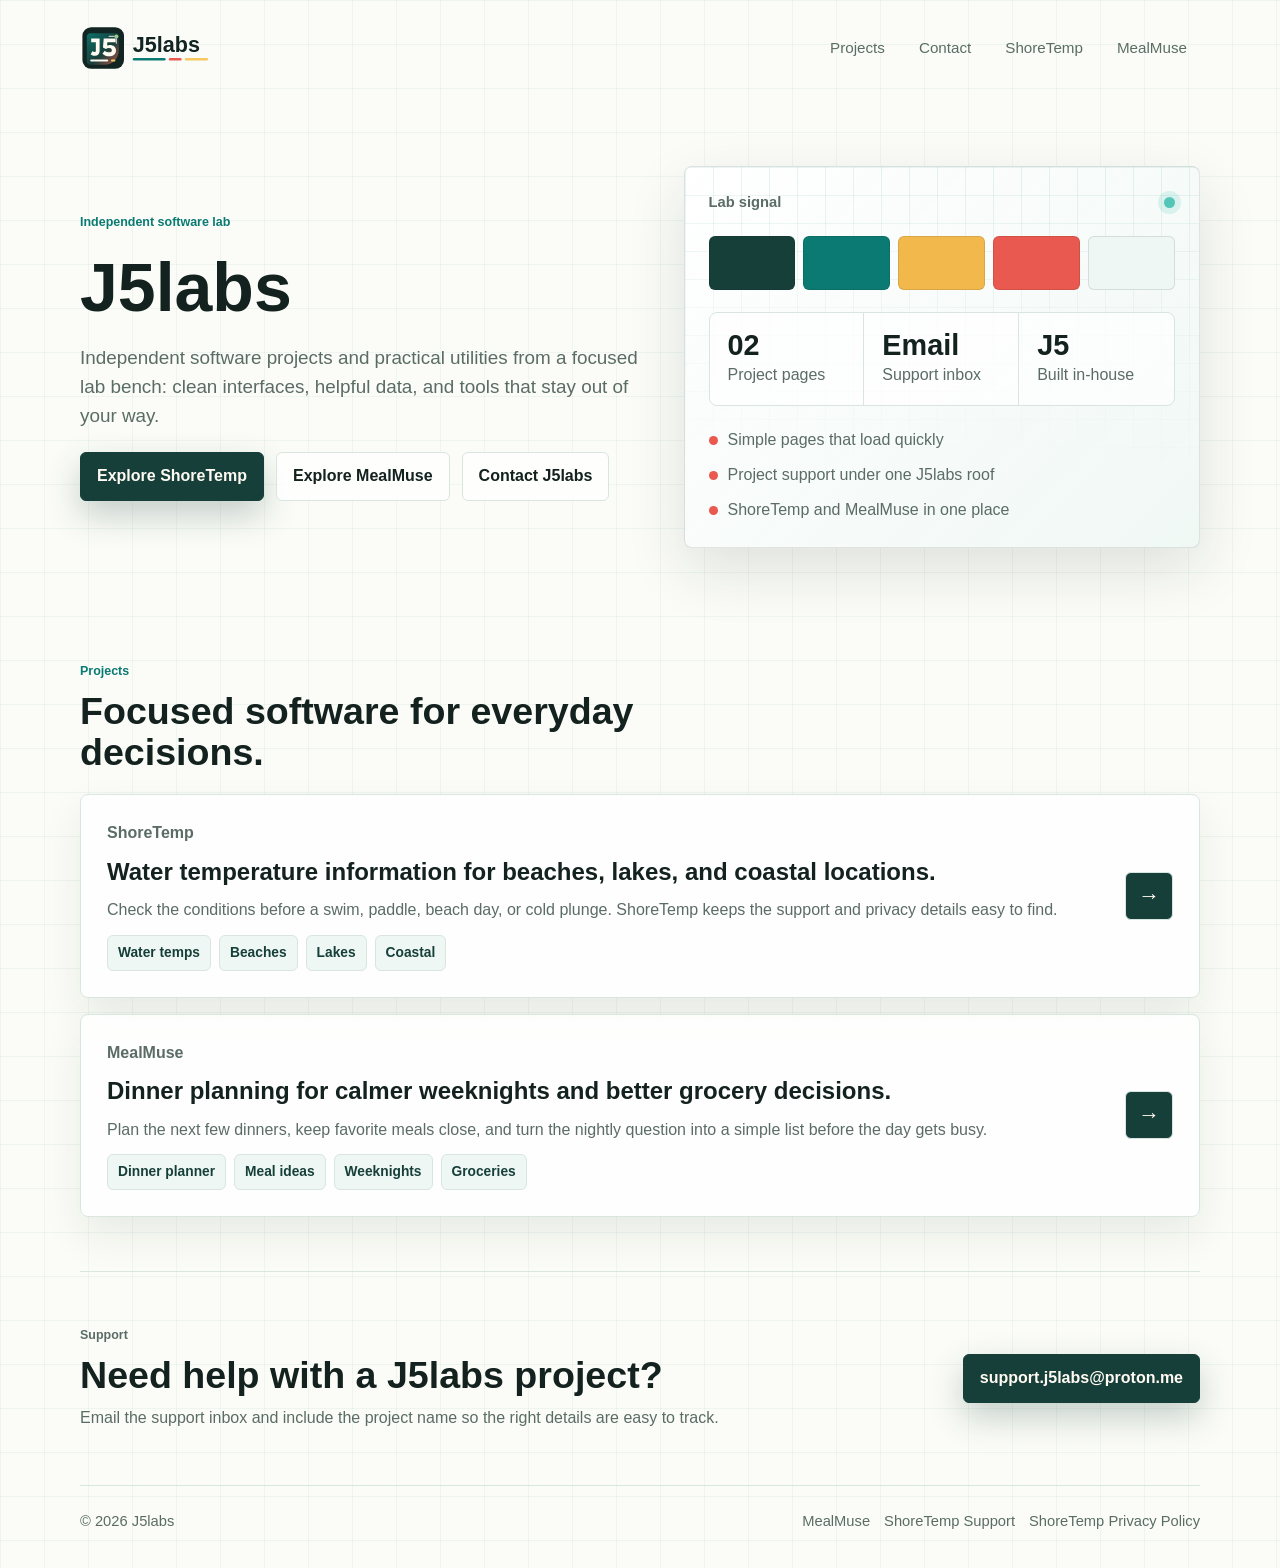
==== index.html @ 8d9e3004 "Added MealMuse and screenshots for ShoreTemp" ====
<!doctype html>
<html lang="en">
<head>
  <meta charset="utf-8">
  <meta name="viewport" content="width=device-width, initial-scale=1">
  <title>J5labs | Independent Software Projects</title>
  <meta name="description" content="J5labs is an independent software lab building focused projects and practical utilities.">
  <link rel="icon" href="assets/j5labs-mark.svg" type="image/svg+xml">
  <link rel="stylesheet" href="styles.css">
</head>
<body>
  <header class="site-header">
    <a class="brand" href="index.html" aria-label="J5labs home">
      <img src="assets/j5labs-logo.svg" width="168" height="48" alt="J5labs">
    </a>
    <nav class="nav-links" aria-label="Primary navigation">
      <a href="#projects">Projects</a>
      <a href="#contact">Contact</a>
      <a href="shoretemp/index.html">ShoreTemp</a>
      <a href="mealmuse/index.html">MealMuse</a>
    </nav>
  </header>

  <main>
    <section class="hero" aria-labelledby="home-title">
      <div class="hero-content">
        <p class="eyebrow">Independent software lab</p>
        <h1 id="home-title">J5labs</h1>
        <p class="lead">Independent software projects and practical utilities from a focused lab bench: clean interfaces, helpful data, and tools that stay out of your way.</p>
        <div class="hero-actions">
          <a class="button primary" href="shoretemp/index.html">Explore ShoreTemp</a>
          <a class="button secondary" href="mealmuse/index.html">Explore MealMuse</a>
          <a class="button secondary" href="mailto:support.j5labs@proton.me">Contact J5labs</a>
        </div>
      </div>

      <aside class="signal-board" aria-label="J5labs project snapshot">
        <div class="board-inner">
          <div class="board-header">
            <span>Lab signal</span>
            <span class="status-dot" aria-hidden="true"></span>
          </div>
          <div class="monogram-strip" aria-hidden="true">
            <span></span>
            <span></span>
            <span></span>
            <span></span>
            <span></span>
          </div>
          <div class="signal-grid">
            <div>
              <strong>02</strong>
              <span>Project pages</span>
            </div>
            <div>
              <strong>Email</strong>
              <span>Support inbox</span>
            </div>
            <div>
              <strong>J5</strong>
              <span>Built in-house</span>
            </div>
          </div>
          <ul class="signal-list">
            <li>Simple pages that load quickly</li>
            <li>Project support under one J5labs roof</li>
            <li>ShoreTemp and MealMuse in one place</li>
          </ul>
        </div>
      </aside>
    </section>

    <section class="band" id="projects" aria-labelledby="projects-title">
      <div class="section-heading">
        <p class="eyebrow">Projects</p>
        <h2 id="projects-title">Focused software for everyday decisions.</h2>
      </div>
      <div class="project-list">
        <article class="project-card">
          <div>
            <p class="kicker">ShoreTemp</p>
            <h3>Water temperature information for beaches, lakes, and coastal locations.</h3>
            <p>Check the conditions before a swim, paddle, beach day, or cold plunge. ShoreTemp keeps the support and privacy details easy to find.</p>
            <div class="tag-row" aria-label="ShoreTemp categories">
              <span>Water temps</span>
              <span>Beaches</span>
              <span>Lakes</span>
              <span>Coastal</span>
            </div>
          </div>
          <a class="arrow-link" href="shoretemp/index.html" aria-label="Open ShoreTemp">&rarr;</a>
        </article>

        <article class="project-card">
          <div>
            <p class="kicker">MealMuse</p>
            <h3>Dinner planning for calmer weeknights and better grocery decisions.</h3>
            <p>Plan the next few dinners, keep favorite meals close, and turn the nightly question into a simple list before the day gets busy.</p>
            <div class="tag-row" aria-label="MealMuse categories">
              <span>Dinner planner</span>
              <span>Meal ideas</span>
              <span>Weeknights</span>
              <span>Groceries</span>
            </div>
          </div>
          <a class="arrow-link" href="mealmuse/index.html" aria-label="Open MealMuse">&rarr;</a>
        </article>
      </div>
    </section>

    <section class="band contact-band" id="contact" aria-labelledby="contact-title">
      <div>
        <p class="eyebrow">Support</p>
        <h2 id="contact-title">Need help with a J5labs project?</h2>
        <p>Email the support inbox and include the project name so the right details are easy to track.</p>
      </div>
      <div class="contact-actions">
        <a class="button primary" href="mailto:support.j5labs@proton.me">support.j5labs@proton.me</a>
      </div>
    </section>
  </main>

  <footer class="site-footer">
    <span>&copy; 2026 J5labs</span>
    <span class="footer-links">
      <a href="mealmuse/index.html">MealMuse</a>
      <a href="shoretemp/support.html">ShoreTemp Support</a>
      <a href="shoretemp/privacy.html">ShoreTemp Privacy Policy</a>
    </span>
  </footer>
</body>
</html>
---- styles.css ----
:root {
  color-scheme: light;
  --ink: #13211f;
  --muted: #5b6c66;
  --paper: #fbfcf7;
  --surface: #ffffff;
  --surface-soft: #eef7f3;
  --line: #d9e6df;
  --teal: #0a7a73;
  --teal-dark: #173f3a;
  --mint: #53c6b8;
  --coral: #e9594f;
  --gold: #f2b84b;
  --shadow: 0 22px 60px rgba(19, 33, 31, 0.12);
}

* {
  box-sizing: border-box;
}

html {
  scroll-behavior: smooth;
}

body {
  margin: 0;
  min-height: 100vh;
  color: var(--ink);
  background:
    linear-gradient(rgba(10, 122, 115, 0.05) 1px, transparent 1px),
    linear-gradient(90deg, rgba(10, 122, 115, 0.05) 1px, transparent 1px),
    var(--paper);
  background-size: 44px 44px, 44px 44px, auto;
  font: 16px/1.55 Inter, Avenir Next, Segoe UI, Roboto, Helvetica, Arial, sans-serif;
  letter-spacing: 0;
}

img,
svg {
  display: block;
  max-width: 100%;
}

a {
  color: inherit;
  text-decoration: none;
}

p,
h1,
h2,
h3 {
  margin: 0;
}

.site-header,
.hero,
.band,
.site-footer,
.policy-wrap {
  width: min(1120px, calc(100% - 40px));
  margin: 0 auto;
}

.site-header {
  display: flex;
  align-items: center;
  justify-content: space-between;
  gap: 24px;
  padding: 24px 0 18px;
}

.brand {
  display: inline-flex;
  align-items: center;
  gap: 12px;
}

.brand img {
  width: 168px;
  height: auto;
}

.nav-links {
  display: flex;
  align-items: center;
  gap: 8px;
  color: var(--muted);
  font-size: 0.95rem;
}

.nav-links a {
  border: 1px solid transparent;
  border-radius: 6px;
  padding: 9px 12px;
}

.nav-links a:hover,
.nav-links a:focus-visible {
  border-color: var(--line);
  color: var(--ink);
  background: rgba(255, 255, 255, 0.8);
  outline: none;
}

.hero {
  display: grid;
  grid-template-columns: minmax(0, 1.04fr) minmax(320px, 0.96fr);
  gap: 44px;
  align-items: center;
  padding: 76px 0 60px;
}

.hero-content {
  display: grid;
  gap: 22px;
}

.eyebrow {
  color: var(--teal);
  font-weight: 800;
  font-size: 0.78rem;
}

h1 {
  max-width: 780px;
  font-size: 4.25rem;
  line-height: 0.98;
  font-weight: 850;
}

h2 {
  max-width: 720px;
  font-size: 2.35rem;
  line-height: 1.08;
}

h3 {
  font-size: 1.5rem;
  line-height: 1.18;
}

.lead {
  max-width: 650px;
  color: var(--muted);
  font-size: 1.18rem;
}

.hero-actions,
.contact-actions {
  display: flex;
  flex-wrap: wrap;
  gap: 12px;
  align-items: center;
}

.button {
  display: inline-flex;
  align-items: center;
  justify-content: center;
  min-height: 44px;
  border-radius: 6px;
  border: 1px solid var(--line);
  padding: 11px 16px;
  font-weight: 750;
  transition: transform 160ms ease, box-shadow 160ms ease, background 160ms ease;
}

.button:hover,
.button:focus-visible {
  transform: translateY(-2px);
  outline: none;
}

.button.primary {
  color: #fffaf2;
  border-color: var(--teal-dark);
  background: var(--teal-dark);
  box-shadow: 0 14px 34px rgba(23, 63, 58, 0.24);
}

.button.secondary {
  background: rgba(255, 255, 255, 0.82);
}

.button.secondary:hover,
.button.secondary:focus-visible {
  background: #ffffff;
  box-shadow: 0 12px 30px rgba(19, 33, 31, 0.1);
}

.signal-board,
.water-board,
.meal-board {
  position: relative;
  overflow: hidden;
  border: 1px solid rgba(19, 33, 31, 0.12);
  border-radius: 8px;
  background:
    linear-gradient(135deg, rgba(255, 255, 255, 0.92), rgba(238, 247, 243, 0.88)),
    var(--surface);
  box-shadow: var(--shadow);
}

.signal-board::before,
.water-board::before,
.meal-board::before {
  content: "";
  position: absolute;
  inset: 0;
  pointer-events: none;
  background:
    linear-gradient(90deg, rgba(10, 122, 115, 0.09) 1px, transparent 1px),
    linear-gradient(rgba(10, 122, 115, 0.08) 1px, transparent 1px);
  background-size: 28px 28px;
  -webkit-mask-image: linear-gradient(to bottom, #000, transparent 82%);
  mask-image: linear-gradient(to bottom, #000, transparent 82%);
}

.board-inner {
  position: relative;
  display: grid;
  gap: 22px;
  padding: 24px;
}

.board-header,
.temp-header {
  display: flex;
  align-items: center;
  justify-content: space-between;
  gap: 14px;
  color: var(--muted);
  font-size: 0.92rem;
  font-weight: 750;
}

.status-dot {
  width: 11px;
  height: 11px;
  border-radius: 999px;
  background: var(--mint);
  box-shadow: 0 0 0 6px rgba(83, 198, 184, 0.18);
}

.monogram-strip {
  display: grid;
  grid-template-columns: repeat(5, 1fr);
  gap: 8px;
}

.monogram-strip span {
  display: block;
  height: 54px;
  border: 1px solid rgba(19, 33, 31, 0.12);
  border-radius: 6px;
  background: #ffffff;
}

.monogram-strip span:nth-child(1) {
  background: var(--teal-dark);
}

.monogram-strip span:nth-child(2) {
  background: var(--teal);
}

.monogram-strip span:nth-child(3) {
  background: var(--gold);
}

.monogram-strip span:nth-child(4) {
  background: var(--coral);
}

.monogram-strip span:nth-child(5) {
  background: var(--surface-soft);
}

.signal-grid {
  display: grid;
  grid-template-columns: repeat(3, 1fr);
  border: 1px solid var(--line);
  border-radius: 8px;
  overflow: hidden;
  background: rgba(255, 255, 255, 0.72);
}

.signal-grid div {
  display: grid;
  gap: 3px;
  padding: 18px;
  border-right: 1px solid var(--line);
}

.signal-grid div:last-child {
  border-right: 0;
}

.signal-grid strong {
  font-size: 1.8rem;
  line-height: 1;
}

.signal-grid span,
.signal-list,
.project-card p,
.contact-band p,
.policy-wrap p,
.policy-wrap li {
  color: var(--muted);
}

.signal-list {
  display: grid;
  gap: 10px;
  margin: 0;
  padding: 0;
  list-style: none;
}

.signal-list li {
  display: flex;
  align-items: center;
  gap: 10px;
}

.signal-list li::before {
  content: "";
  width: 9px;
  height: 9px;
  border-radius: 999px;
  background: var(--coral);
}

.band {
  padding: 54px 0;
}

.section-heading {
  display: grid;
  gap: 10px;
  margin-bottom: 22px;
}

.project-card {
  display: grid;
  grid-template-columns: minmax(0, 1fr) auto;
  gap: 24px;
  align-items: center;
  border: 1px solid var(--line);
  border-radius: 8px;
  background: rgba(255, 255, 255, 0.86);
  padding: 26px;
  box-shadow: 0 18px 42px rgba(19, 33, 31, 0.08);
}

.project-list {
  display: grid;
  gap: 16px;
}

.project-card > div {
  display: grid;
  gap: 12px;
}

.kicker {
  color: var(--coral);
  font-weight: 800;
}

.tag-row {
  display: flex;
  flex-wrap: wrap;
  gap: 8px;
}

.tag-row span {
  border: 1px solid var(--line);
  border-radius: 6px;
  background: var(--surface-soft);
  color: var(--teal-dark);
  padding: 6px 10px;
  font-size: 0.86rem;
  font-weight: 700;
}

.arrow-link {
  display: inline-flex;
  align-items: center;
  justify-content: center;
  width: 48px;
  height: 48px;
  border-radius: 6px;
  border: 1px solid var(--line);
  background: var(--teal-dark);
  color: #fffaf2;
  font-size: 1.35rem;
  font-weight: 800;
}

.arrow-link:hover,
.arrow-link:focus-visible {
  background: var(--teal);
  outline: none;
}

.contact-band {
  border-top: 1px solid var(--line);
  display: grid;
  grid-template-columns: minmax(0, 1fr) auto;
  gap: 28px;
  align-items: center;
}

.contact-band div {
  display: grid;
  gap: 10px;
}

.site-footer {
  border-top: 1px solid var(--line);
  display: flex;
  justify-content: space-between;
  gap: 16px;
  padding: 24px 0 36px;
  color: var(--muted);
  font-size: 0.92rem;
}

.footer-links {
  display: flex;
  flex-wrap: wrap;
  gap: 14px;
}

.product-hero h1 {
  font-size: 3.55rem;
}

.water-board {
  background:
    linear-gradient(180deg, rgba(255, 255, 255, 0.94), rgba(232, 247, 248, 0.9)),
    var(--surface);
}

.temp-stack {
  display: grid;
  gap: 14px;
}

.temp-row {
  display: grid;
  grid-template-columns: 1fr auto;
  gap: 20px;
  align-items: center;
  border-bottom: 1px solid var(--line);
  padding: 14px 0;
}

.temp-row:last-child {
  border-bottom: 0;
}

.temp-row strong {
  font-size: 2.1rem;
}

.temp-row span,
.temp-header span {
  color: var(--muted);
}

.screenshot-grid {
  display: grid;
  grid-template-columns: repeat(3, minmax(0, 1fr));
  gap: 22px;
  align-items: start;
}

.watch-grid {
  display: grid;
  grid-template-columns: repeat(2, minmax(0, 360px));
  justify-content: center;
  gap: 22px;
  margin-top: 34px;
}

.phone-shot,
.watch-shot {
  display: grid;
  gap: 16px;
  margin: 0;
}

.screenshot-frame {
  margin: 0 auto;
  border: 1px solid rgba(19, 33, 31, 0.18);
  background: #13211f;
  box-shadow: 0 20px 46px rgba(19, 33, 31, 0.16);
}

.phone-frame {
  width: min(100%, 292px);
  border-radius: 34px;
  padding: 10px;
}

.watch-frame {
  width: min(100%, 328px);
  border-radius: 28px;
  padding: 8px;
}

.screenshot-frame img {
  width: 100%;
  height: auto;
  border-radius: 24px;
  background: var(--surface-soft);
}

.shot-caption {
  display: grid;
  gap: 6px;
  text-align: center;
}

.shot-caption h3 {
  font-size: 1.05rem;
}

.shot-caption p,
.meal-row span,
.meal-note span {
  color: var(--muted);
}

.support-grid {
  display: grid;
  grid-template-columns: repeat(3, 1fr);
  gap: 16px;
}

.support-item {
  border: 1px solid var(--line);
  border-radius: 8px;
  background: rgba(255, 255, 255, 0.86);
  padding: 20px;
}

.support-item h3 {
  font-size: 1.05rem;
  margin-bottom: 8px;
}

.policy-wrap {
  display: grid;
  gap: 26px;
  max-width: 800px;
  padding: 54px 0 70px;
}

.policy-card {
  border: 1px solid var(--line);
  border-radius: 8px;
  background: rgba(255, 255, 255, 0.9);
  padding: 30px;
  box-shadow: 0 18px 42px rgba(19, 33, 31, 0.08);
}

.policy-card h1 {
  font-size: 2.65rem;
  line-height: 1.05;
  margin-bottom: 14px;
}

.policy-card h2 {
  font-size: 1.25rem;
  margin-top: 26px;
  margin-bottom: 8px;
}

.policy-card p + p {
  margin-top: 14px;
}

.policy-card a {
  color: var(--teal-dark);
  font-weight: 750;
  text-decoration: underline;
  text-decoration-thickness: 1px;
  text-underline-offset: 3px;
}

.page-actions {
  margin-top: 22px;
}

.info-list {
  display: grid;
  gap: 12px;
  list-style: none;
  margin: 14px 0 0;
  padding: 0;
}

.info-list li {
  border-left: 4px solid var(--line);
  color: var(--muted);
  padding-left: 14px;
}

.info-list strong {
  color: var(--ink);
  display: block;
  margin-bottom: 3px;
}

.meal-hero h1 {
  max-width: 620px;
}

.meal-board {
  background:
    linear-gradient(180deg, rgba(255, 255, 255, 0.94), rgba(255, 246, 229, 0.88)),
    var(--surface);
}

.meal-board::before {
  background:
    linear-gradient(90deg, rgba(233, 89, 79, 0.09) 1px, transparent 1px),
    linear-gradient(rgba(242, 184, 75, 0.16) 1px, transparent 1px);
  background-size: 28px 28px;
}

.meal-board-header {
  display: flex;
  align-items: center;
  justify-content: space-between;
  gap: 14px;
  color: var(--muted);
  font-size: 0.92rem;
  font-weight: 750;
}

.meal-dot {
  background: var(--gold);
  box-shadow: 0 0 0 6px rgba(242, 184, 75, 0.2);
}

.meal-calendar {
  display: grid;
  grid-template-columns: repeat(5, 1fr);
  gap: 8px;
}

.meal-calendar span {
  display: grid;
  place-items: center;
  min-height: 48px;
  border: 1px solid var(--line);
  border-radius: 6px;
  background: #ffffff;
  color: var(--teal-dark);
  font-weight: 850;
}

.meal-calendar span:nth-child(3) {
  color: #fffaf2;
  border-color: var(--coral);
  background: var(--coral);
}

.meal-stack {
  display: grid;
  gap: 12px;
}

.meal-row {
  display: grid;
  grid-template-columns: 92px 1fr;
  gap: 14px;
  align-items: center;
  border-bottom: 1px solid var(--line);
  padding-bottom: 12px;
}

.meal-row:last-child {
  border-bottom: 0;
  padding-bottom: 0;
}

.meal-row strong {
  font-size: 1.2rem;
}

.meal-note {
  display: grid;
  gap: 5px;
  border: 1px solid var(--line);
  border-radius: 8px;
  background: rgba(255, 255, 255, 0.86);
  padding: 16px;
}

@media (max-width: 820px) {
  .site-header {
    align-items: flex-start;
    flex-direction: column;
  }

  .nav-links {
    width: 100%;
    overflow-x: auto;
    padding-bottom: 4px;
  }

  .hero {
    grid-template-columns: 1fr;
    padding-top: 46px;
  }

  h1,
  .product-hero h1 {
    font-size: 3rem;
  }

  h2 {
    font-size: 2rem;
  }

  .contact-band,
  .project-card,
  .screenshot-grid,
  .watch-grid,
  .support-grid {
    grid-template-columns: 1fr;
  }

  .arrow-link {
    width: 100%;
  }

  .phone-frame {
    width: min(100%, 310px);
  }

  .watch-frame {
    width: min(100%, 328px);
  }
}

@media (max-width: 560px) {
  .site-header,
  .hero,
  .band,
  .site-footer,
  .policy-wrap {
    width: min(100% - 28px, 1120px);
  }

  .brand img {
    width: 148px;
  }

  h1,
  .product-hero h1 {
    font-size: 2.45rem;
  }

  .lead {
    font-size: 1.05rem;
  }

  .signal-grid {
    grid-template-columns: 1fr;
  }

  .signal-grid div {
    border-right: 0;
    border-bottom: 1px solid var(--line);
  }

  .signal-grid div:last-child {
    border-bottom: 0;
  }

  .site-footer {
    flex-direction: column;
  }

  .meal-row {
    grid-template-columns: 1fr;
    gap: 3px;
  }
}
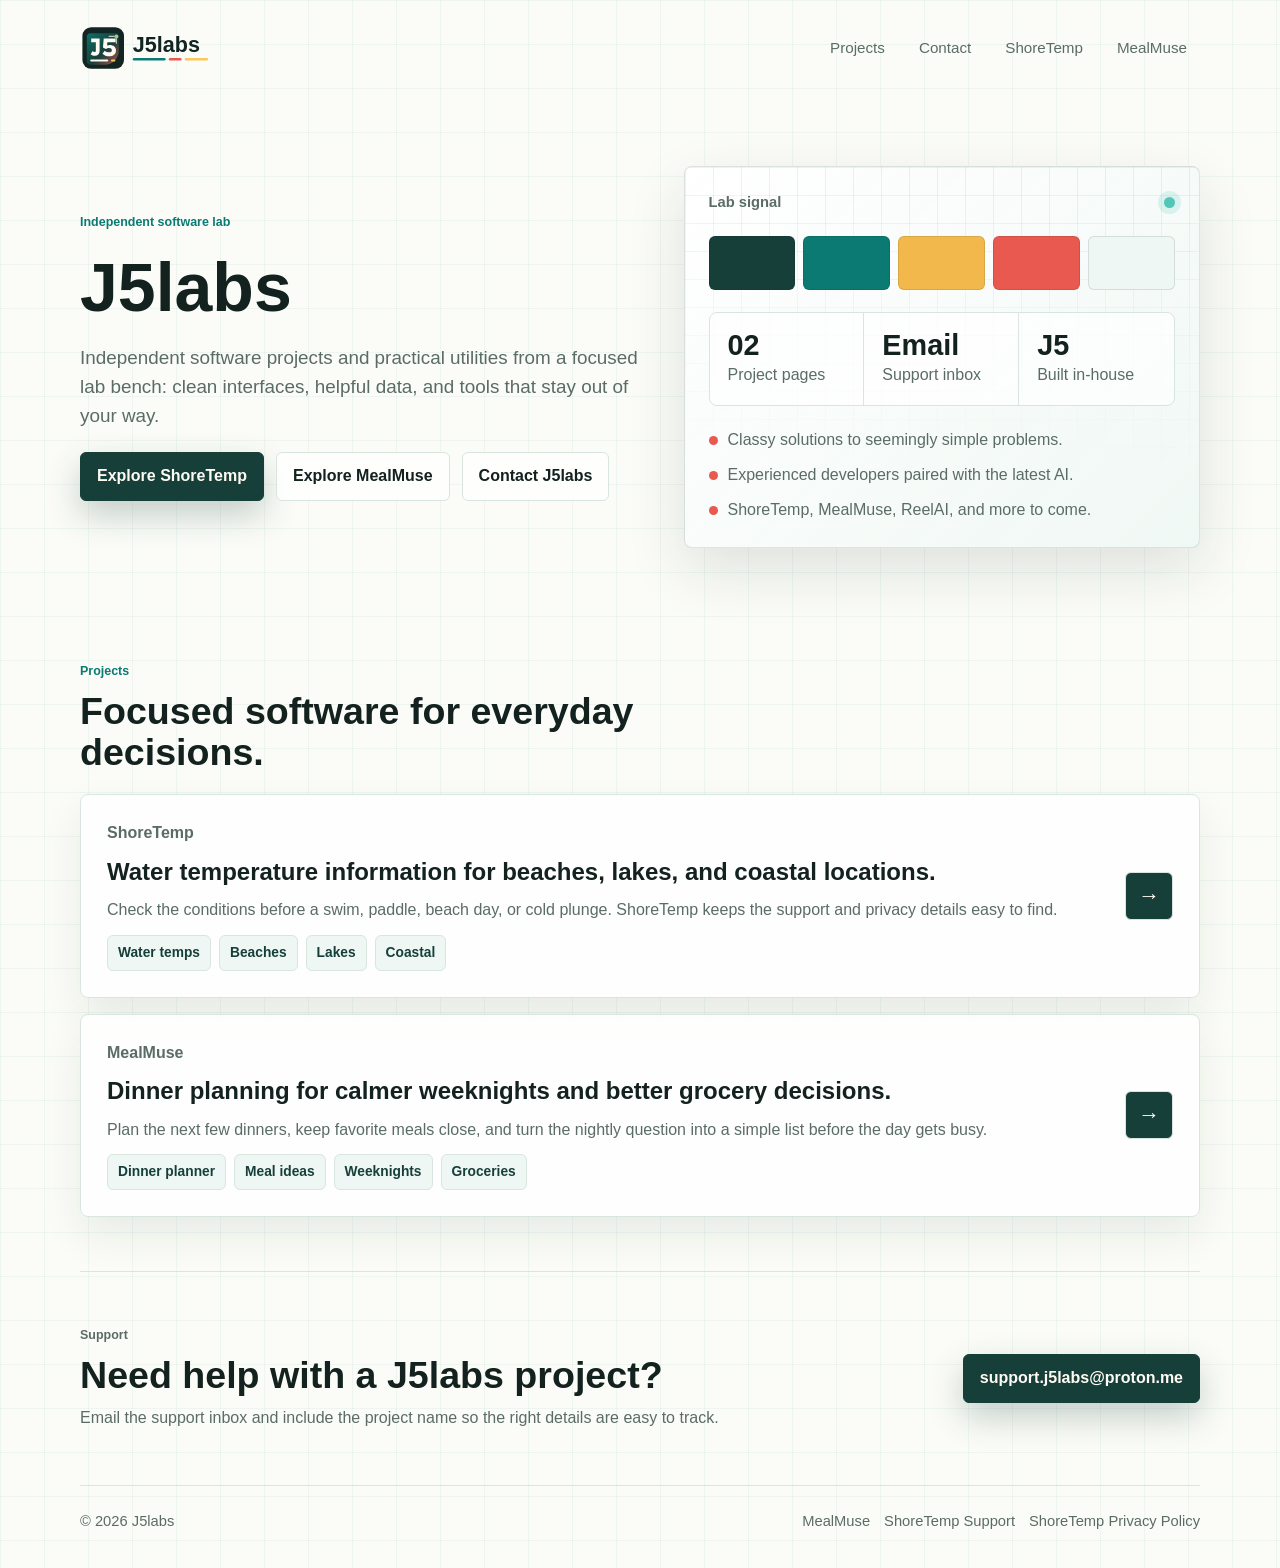
==== commit fe8c3348: "Changed front page wording" ====
--- a/index.html
+++ b/index.html
@@ -6,7 +6,7 @@
   <title>J5labs | Independent Software Projects</title>
   <meta name="description" content="J5labs is an independent software lab building focused projects and practical utilities.">
   <link rel="icon" href="assets/j5labs-mark.svg" type="image/svg+xml">
-  <link rel="stylesheet" href="styles.css">
+  <link rel="stylesheet" href="styles.css?v=20260615-screenshots">
 </head>
 <body>
   <header class="site-header">
@@ -62,9 +62,9 @@
             </div>
           </div>
           <ul class="signal-list">
-            <li>Simple pages that load quickly</li>
-            <li>Project support under one J5labs roof</li>
-            <li>ShoreTemp and MealMuse in one place</li>
+            <li>Classy solutions to seemingly simple problems.</li>
+            <li>Experienced developers paired with the latest AI.</li>
+            <li>ShoreTemp, MealMuse, ReelAI, and more to come.</li>
           </ul>
         </div>
       </aside>
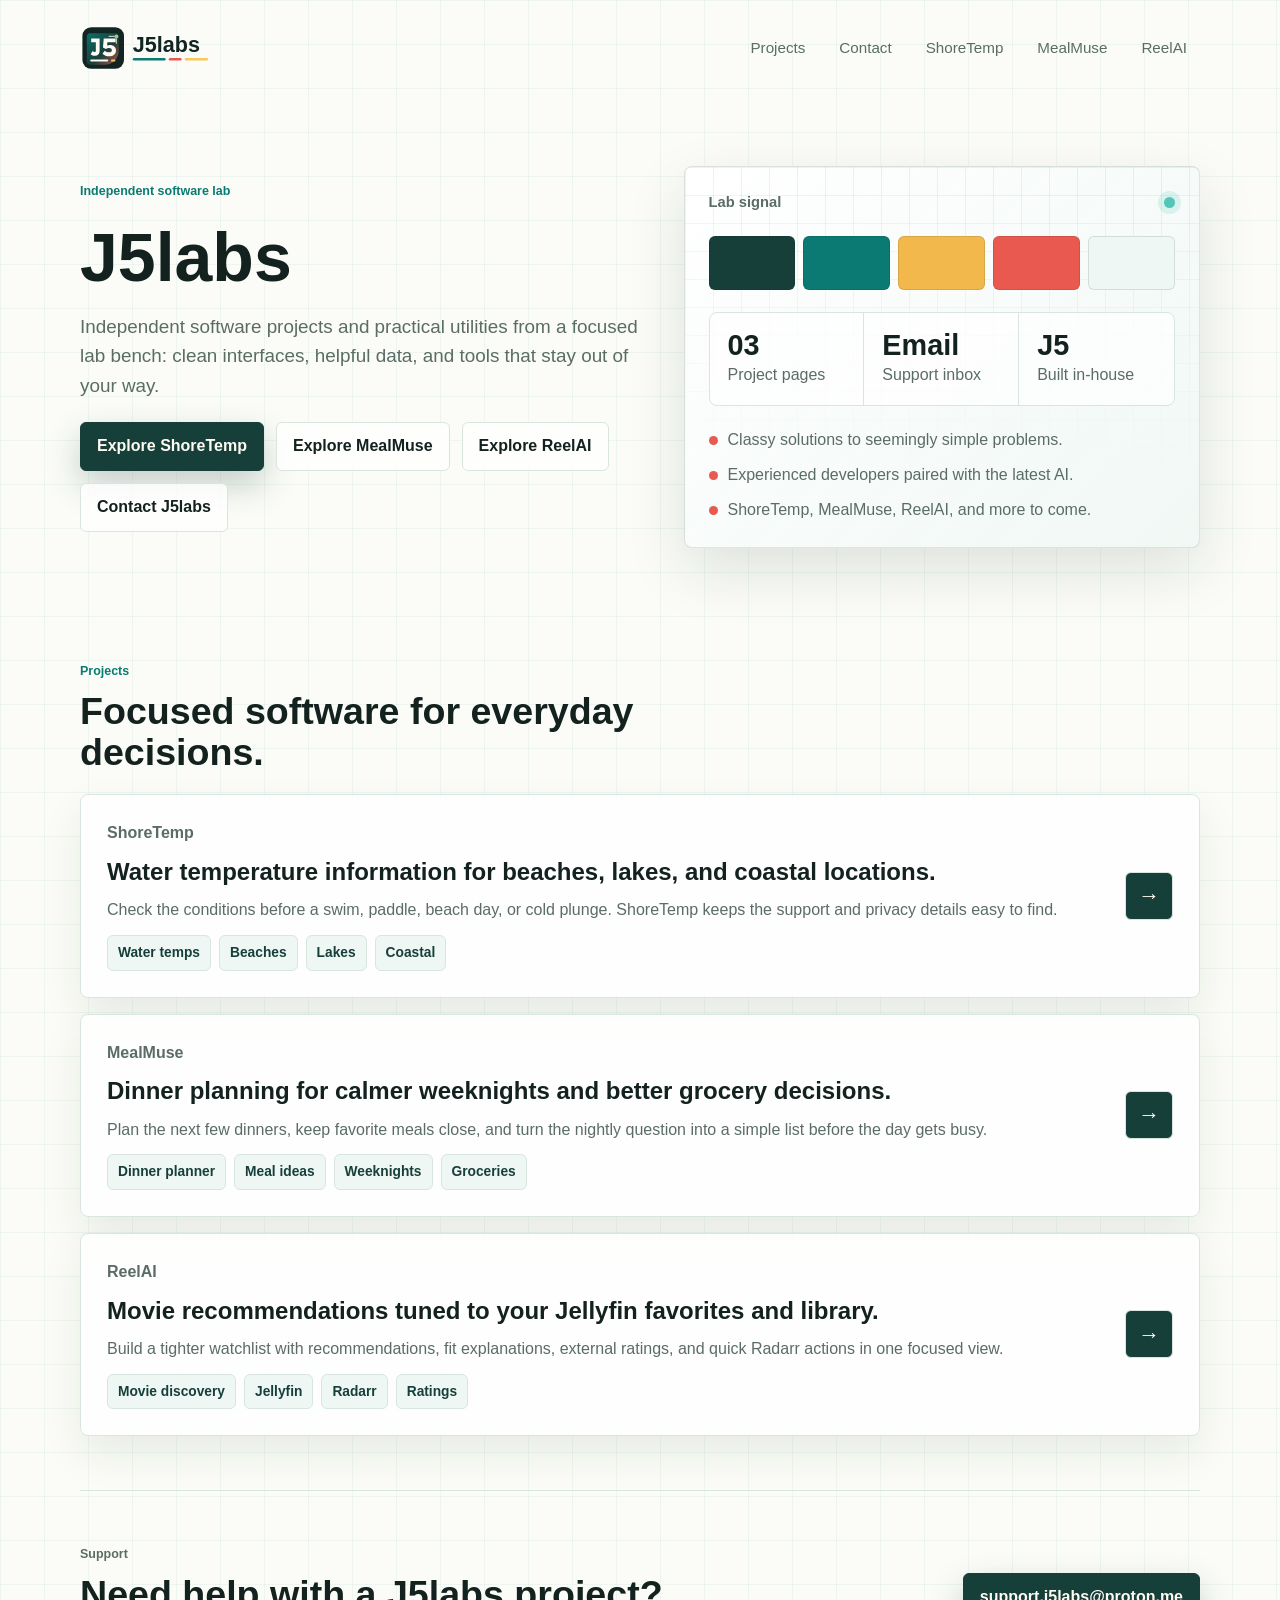
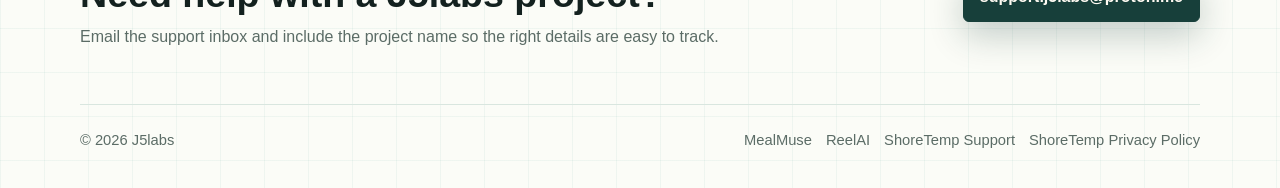
==== commit 916ac0c9: "Added a ReelAI page, changed some wording on the front page." ====
--- a/index.html
+++ b/index.html
@@ -6,7 +6,7 @@
   <title>J5labs | Independent Software Projects</title>
   <meta name="description" content="J5labs is an independent software lab building focused projects and practical utilities.">
   <link rel="icon" href="assets/j5labs-mark.svg" type="image/svg+xml">
-  <link rel="stylesheet" href="styles.css?v=20260615-screenshots">
+  <link rel="stylesheet" href="styles.css?v=20260616-realai">
 </head>
 <body>
   <header class="site-header">
@@ -18,6 +18,7 @@
       <a href="#contact">Contact</a>
       <a href="shoretemp/index.html">ShoreTemp</a>
       <a href="mealmuse/index.html">MealMuse</a>
+      <a href="reelai/index.html">ReelAI</a>
     </nav>
   </header>
 
@@ -30,6 +31,7 @@
         <div class="hero-actions">
           <a class="button primary" href="shoretemp/index.html">Explore ShoreTemp</a>
           <a class="button secondary" href="mealmuse/index.html">Explore MealMuse</a>
+          <a class="button secondary" href="reelai/index.html">Explore ReelAI</a>
           <a class="button secondary" href="mailto:support.j5labs@proton.me">Contact J5labs</a>
         </div>
       </div>
@@ -49,7 +51,7 @@
           </div>
           <div class="signal-grid">
             <div>
-              <strong>02</strong>
+              <strong>03</strong>
               <span>Project pages</span>
             </div>
             <div>
@@ -105,6 +107,21 @@
           </div>
           <a class="arrow-link" href="mealmuse/index.html" aria-label="Open MealMuse">&rarr;</a>
         </article>
+
+        <article class="project-card">
+          <div>
+            <p class="kicker">ReelAI</p>
+            <h3>Movie recommendations tuned to your Jellyfin favorites and library.</h3>
+            <p>Build a tighter watchlist with recommendations, fit explanations, external ratings, and quick Radarr actions in one focused view.</p>
+            <div class="tag-row" aria-label="ReelAI categories">
+              <span>Movie discovery</span>
+              <span>Jellyfin</span>
+              <span>Radarr</span>
+              <span>Ratings</span>
+            </div>
+          </div>
+          <a class="arrow-link" href="reelai/index.html" aria-label="Open ReelAI">&rarr;</a>
+        </article>
       </div>
     </section>
 
@@ -124,6 +141,7 @@
     <span>&copy; 2026 J5labs</span>
     <span class="footer-links">
       <a href="mealmuse/index.html">MealMuse</a>
+      <a href="reelai/index.html">ReelAI</a>
       <a href="shoretemp/support.html">ShoreTemp Support</a>
       <a href="shoretemp/privacy.html">ShoreTemp Privacy Policy</a>
     </span>
--- a/styles.css
+++ b/styles.css
@@ -704,6 +704,46 @@
   padding: 16px;
 }
 
+.reel-hero {
+  grid-template-columns: minmax(320px, 0.82fr) minmax(0, 1.18fr);
+}
+
+.reel-hero-preview {
+  min-width: 0;
+}
+
+.desktop-shot-grid {
+  display: grid;
+  grid-template-columns: minmax(0, 1.08fr) minmax(0, 0.92fr);
+  gap: 22px;
+  align-items: start;
+}
+
+.desktop-shot {
+  display: grid;
+  gap: 16px;
+  margin: 0;
+}
+
+.desktop-frame {
+  overflow: hidden;
+  border: 1px solid rgba(19, 33, 31, 0.16);
+  border-radius: 8px;
+  background: #eaf2fb;
+  box-shadow: 0 20px 46px rgba(19, 33, 31, 0.16);
+}
+
+.desktop-frame img {
+  width: 100%;
+  height: auto;
+  border-radius: 7px;
+  background: #ffffff;
+}
+
+.reel-preview-frame {
+  box-shadow: 0 28px 64px rgba(19, 33, 31, 0.18);
+}
+
 @media (max-width: 820px) {
   .site-header {
     align-items: flex-start;
@@ -733,8 +773,10 @@
   .contact-band,
   .project-card,
   .screenshot-grid,
+  .desktop-shot-grid,
   .watch-grid,
-  .support-grid {
+  .support-grid,
+  .reel-hero {
     grid-template-columns: 1fr;
   }
 
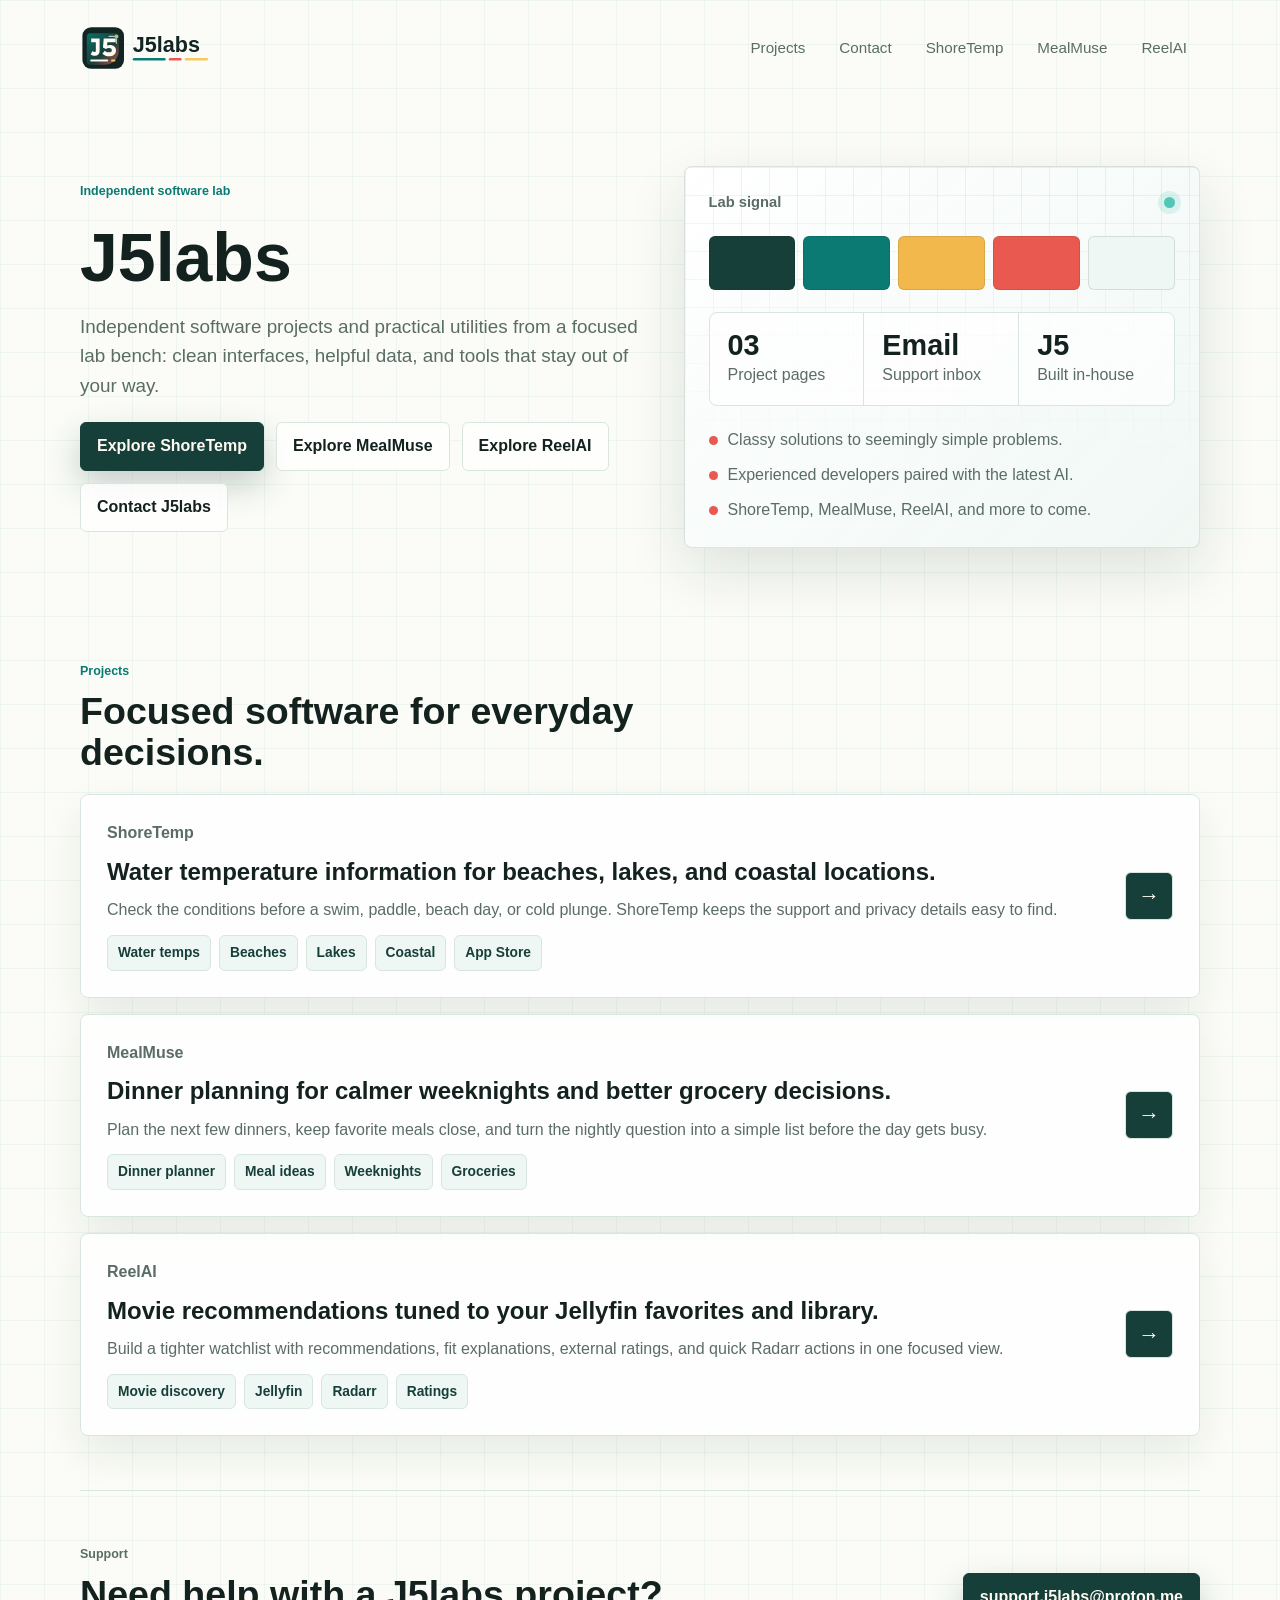
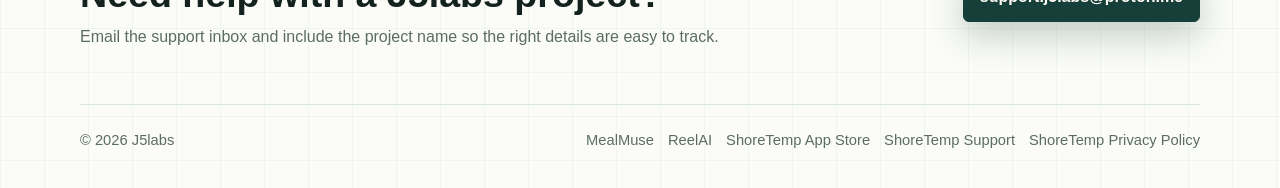
==== commit f70ba31a: "App Store link for ShoreTemp" ====
--- a/index.html
+++ b/index.html
@@ -88,6 +88,7 @@
               <span>Beaches</span>
               <span>Lakes</span>
               <span>Coastal</span>
+              <span>App Store</span>
             </div>
           </div>
           <a class="arrow-link" href="shoretemp/index.html" aria-label="Open ShoreTemp">&rarr;</a>
@@ -142,6 +143,7 @@
     <span class="footer-links">
       <a href="mealmuse/index.html">MealMuse</a>
       <a href="reelai/index.html">ReelAI</a>
+      <a href="https://apps.apple.com/us/app/shoretemp/id6775340877" target="_blank" rel="noopener">ShoreTemp App Store</a>
       <a href="shoretemp/support.html">ShoreTemp Support</a>
       <a href="shoretemp/privacy.html">ShoreTemp Privacy Policy</a>
     </span>
--- a/styles.css
+++ b/styles.css
@@ -190,8 +190,7 @@
 }
 
 .signal-board,
-.water-board,
-.meal-board {
+.water-board {
   position: relative;
   overflow: hidden;
   border: 1px solid rgba(19, 33, 31, 0.12);
@@ -203,8 +202,7 @@
 }
 
 .signal-board::before,
-.water-board::before,
-.meal-board::before {
+.water-board::before {
   content: "";
   position: absolute;
   inset: 0;
@@ -479,6 +477,10 @@
   align-items: start;
 }
 
+.mealmuse-screenshot-grid {
+  grid-template-columns: repeat(auto-fit, minmax(230px, 1fr));
+}
+
 .watch-grid {
   display: grid;
   grid-template-columns: repeat(2, minmax(0, 360px));
@@ -530,9 +532,7 @@
   font-size: 1.05rem;
 }
 
-.shot-caption p,
-.meal-row span,
-.meal-note span {
+.shot-caption p {
   color: var(--muted);
 }
 
@@ -621,87 +621,23 @@
   max-width: 620px;
 }
 
-.meal-board {
-  background:
-    linear-gradient(180deg, rgba(255, 255, 255, 0.94), rgba(255, 246, 229, 0.88)),
-    var(--surface);
-}
-
-.meal-board::before {
-  background:
-    linear-gradient(90deg, rgba(233, 89, 79, 0.09) 1px, transparent 1px),
-    linear-gradient(rgba(242, 184, 75, 0.16) 1px, transparent 1px);
-  background-size: 28px 28px;
-}
-
-.meal-board-header {
-  display: flex;
-  align-items: center;
-  justify-content: space-between;
-  gap: 14px;
-  color: var(--muted);
-  font-size: 0.92rem;
-  font-weight: 750;
-}
-
-.meal-dot {
-  background: var(--gold);
-  box-shadow: 0 0 0 6px rgba(242, 184, 75, 0.2);
-}
-
-.meal-calendar {
-  display: grid;
-  grid-template-columns: repeat(5, 1fr);
-  gap: 8px;
-}
-
-.meal-calendar span {
-  display: grid;
-  place-items: center;
-  min-height: 48px;
-  border: 1px solid var(--line);
-  border-radius: 6px;
-  background: #ffffff;
-  color: var(--teal-dark);
-  font-weight: 850;
-}
-
-.meal-calendar span:nth-child(3) {
-  color: #fffaf2;
-  border-color: var(--coral);
-  background: var(--coral);
-}
-
-.meal-stack {
-  display: grid;
-  gap: 12px;
-}
-
-.meal-row {
-  display: grid;
-  grid-template-columns: 92px 1fr;
-  gap: 14px;
-  align-items: center;
-  border-bottom: 1px solid var(--line);
-  padding-bottom: 12px;
-}
-
-.meal-row:last-child {
-  border-bottom: 0;
-  padding-bottom: 0;
-}
-
-.meal-row strong {
-  font-size: 1.2rem;
-}
-
-.meal-note {
-  display: grid;
-  gap: 5px;
-  border: 1px solid var(--line);
-  border-radius: 8px;
-  background: rgba(255, 255, 255, 0.86);
-  padding: 16px;
+.meal-hero {
+  grid-template-columns: minmax(0, 1fr) minmax(250px, 0.72fr);
+  gap: 36px;
+  align-items: start;
+  padding-top: 50px;
+  padding-bottom: 44px;
+}
+
+.meal-hero-shot {
+  display: flex;
+  align-self: center;
+  justify-content: center;
+  min-width: 0;
+}
+
+.meal-hero-shot .phone-frame {
+  width: min(100%, 252px);
 }
 
 .reel-hero {
@@ -714,7 +650,7 @@
 
 .desktop-shot-grid {
   display: grid;
-  grid-template-columns: minmax(0, 1.08fr) minmax(0, 0.92fr);
+  grid-template-columns: repeat(2, minmax(0, 1fr));
   gap: 22px;
   align-items: start;
 }
@@ -740,6 +676,16 @@
   background: #ffffff;
 }
 
+.desktop-shot .desktop-frame {
+  aspect-ratio: 16 / 9;
+}
+
+.desktop-shot .desktop-frame img {
+  height: 100%;
+  object-fit: cover;
+  object-position: top center;
+}
+
 .reel-preview-frame {
   box-shadow: 0 28px 64px rgba(19, 33, 31, 0.18);
 }
@@ -771,6 +717,7 @@
   }
 
   .contact-band,
+  .meal-hero,
   .project-card,
   .screenshot-grid,
   .desktop-shot-grid,
@@ -831,9 +778,4 @@
   .site-footer {
     flex-direction: column;
   }
-
-  .meal-row {
-    grid-template-columns: 1fr;
-    gap: 3px;
-  }
-}
+}
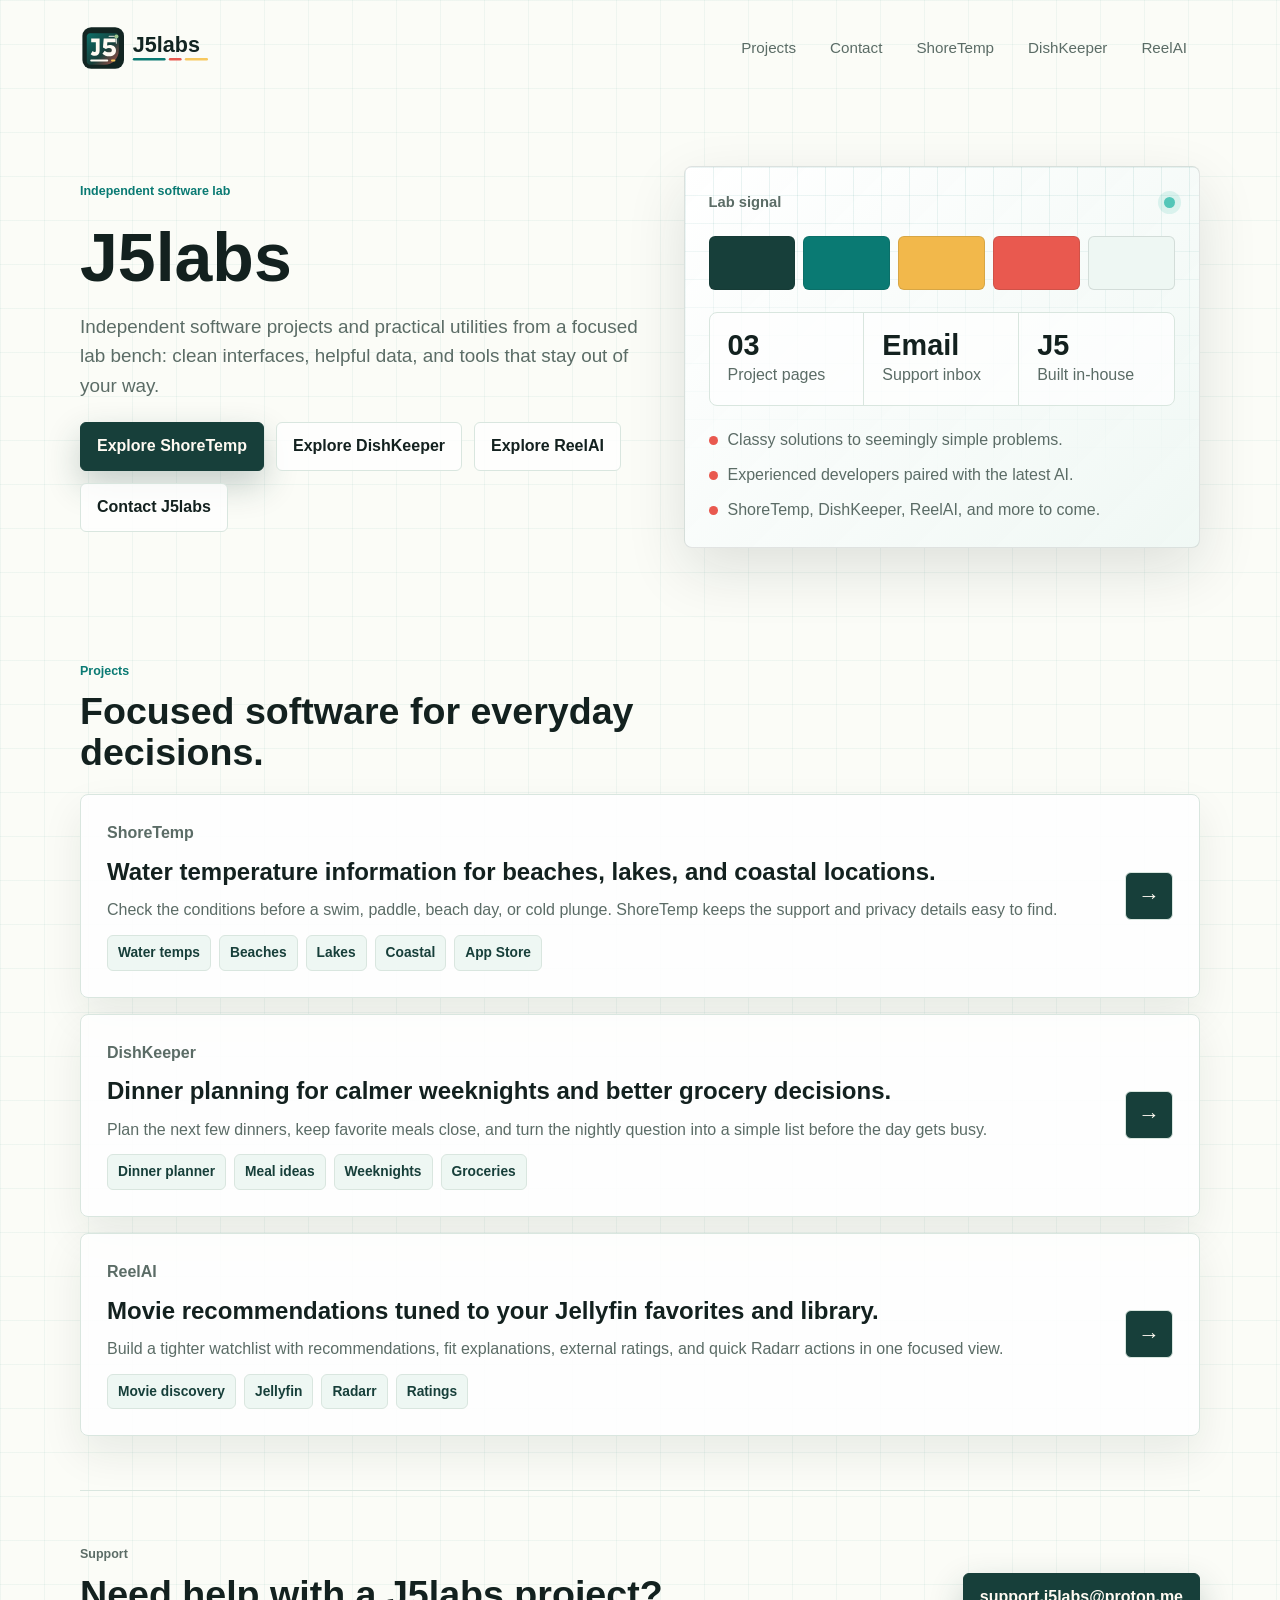
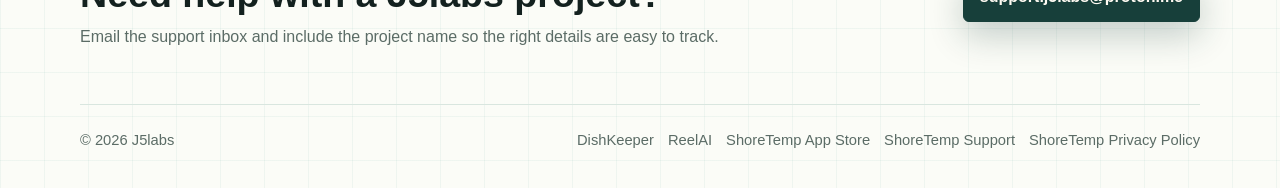
==== commit 8c1959f9: "Added new DishKeeper SNs" ====
--- a/index.html
+++ b/index.html
@@ -17,7 +17,7 @@
       <a href="#projects">Projects</a>
       <a href="#contact">Contact</a>
       <a href="shoretemp/index.html">ShoreTemp</a>
-      <a href="mealmuse/index.html">MealMuse</a>
+      <a href="dishkeeper/index.html">DishKeeper</a>
       <a href="reelai/index.html">ReelAI</a>
     </nav>
   </header>
@@ -30,7 +30,7 @@
         <p class="lead">Independent software projects and practical utilities from a focused lab bench: clean interfaces, helpful data, and tools that stay out of your way.</p>
         <div class="hero-actions">
           <a class="button primary" href="shoretemp/index.html">Explore ShoreTemp</a>
-          <a class="button secondary" href="mealmuse/index.html">Explore MealMuse</a>
+          <a class="button secondary" href="dishkeeper/index.html">Explore DishKeeper</a>
           <a class="button secondary" href="reelai/index.html">Explore ReelAI</a>
           <a class="button secondary" href="mailto:support.j5labs@proton.me">Contact J5labs</a>
         </div>
@@ -66,7 +66,7 @@
           <ul class="signal-list">
             <li>Classy solutions to seemingly simple problems.</li>
             <li>Experienced developers paired with the latest AI.</li>
-            <li>ShoreTemp, MealMuse, ReelAI, and more to come.</li>
+            <li>ShoreTemp, DishKeeper, ReelAI, and more to come.</li>
           </ul>
         </div>
       </aside>
@@ -96,17 +96,17 @@
 
         <article class="project-card">
           <div>
-            <p class="kicker">MealMuse</p>
+            <p class="kicker">DishKeeper</p>
             <h3>Dinner planning for calmer weeknights and better grocery decisions.</h3>
             <p>Plan the next few dinners, keep favorite meals close, and turn the nightly question into a simple list before the day gets busy.</p>
-            <div class="tag-row" aria-label="MealMuse categories">
+            <div class="tag-row" aria-label="DishKeeper categories">
               <span>Dinner planner</span>
               <span>Meal ideas</span>
               <span>Weeknights</span>
               <span>Groceries</span>
             </div>
           </div>
-          <a class="arrow-link" href="mealmuse/index.html" aria-label="Open MealMuse">&rarr;</a>
+          <a class="arrow-link" href="dishkeeper/index.html" aria-label="Open DishKeeper">&rarr;</a>
         </article>
 
         <article class="project-card">
@@ -141,7 +141,7 @@
   <footer class="site-footer">
     <span>&copy; 2026 J5labs</span>
     <span class="footer-links">
-      <a href="mealmuse/index.html">MealMuse</a>
+      <a href="dishkeeper/index.html">DishKeeper</a>
       <a href="reelai/index.html">ReelAI</a>
       <a href="https://apps.apple.com/us/app/shoretemp/id6775340877" target="_blank" rel="noopener">ShoreTemp App Store</a>
       <a href="shoretemp/support.html">ShoreTemp Support</a>
--- a/styles.css
+++ b/styles.css
@@ -179,6 +179,57 @@
   box-shadow: 0 14px 34px rgba(23, 63, 58, 0.24);
 }
 
+.store-button {
+  gap: 11px;
+  min-height: 62px;
+  border-color: #101818;
+  padding: 11px 20px 11px 13px;
+  background:
+    linear-gradient(135deg, #101818 0%, #173f3a 48%, #0a7a73 100%);
+  box-shadow: 0 18px 40px rgba(10, 122, 115, 0.28);
+}
+
+.store-button:hover,
+.store-button:focus-visible {
+  box-shadow: 0 22px 46px rgba(10, 122, 115, 0.34);
+}
+
+.button-icon {
+  flex: 0 0 auto;
+  width: 38px;
+  height: 38px;
+}
+
+.store-copy {
+  display: grid;
+  gap: 1px;
+  text-align: left;
+  line-height: 1;
+}
+
+.store-kicker {
+  font-size: 0.74rem;
+  font-weight: 750;
+  opacity: 0.86;
+}
+
+.store-label {
+  font-size: 1.18rem;
+  font-weight: 850;
+}
+
+.shore-actions {
+  display: grid;
+  justify-items: start;
+  gap: 14px;
+}
+
+.secondary-actions {
+  display: flex;
+  flex-wrap: wrap;
+  gap: 12px;
+}
+
 .button.secondary {
   background: rgba(255, 255, 255, 0.82);
 }
@@ -477,7 +528,7 @@
   align-items: start;
 }
 
-.mealmuse-screenshot-grid {
+.dishkeeper-screenshot-grid {
   grid-template-columns: repeat(auto-fit, minmax(230px, 1fr));
 }
 
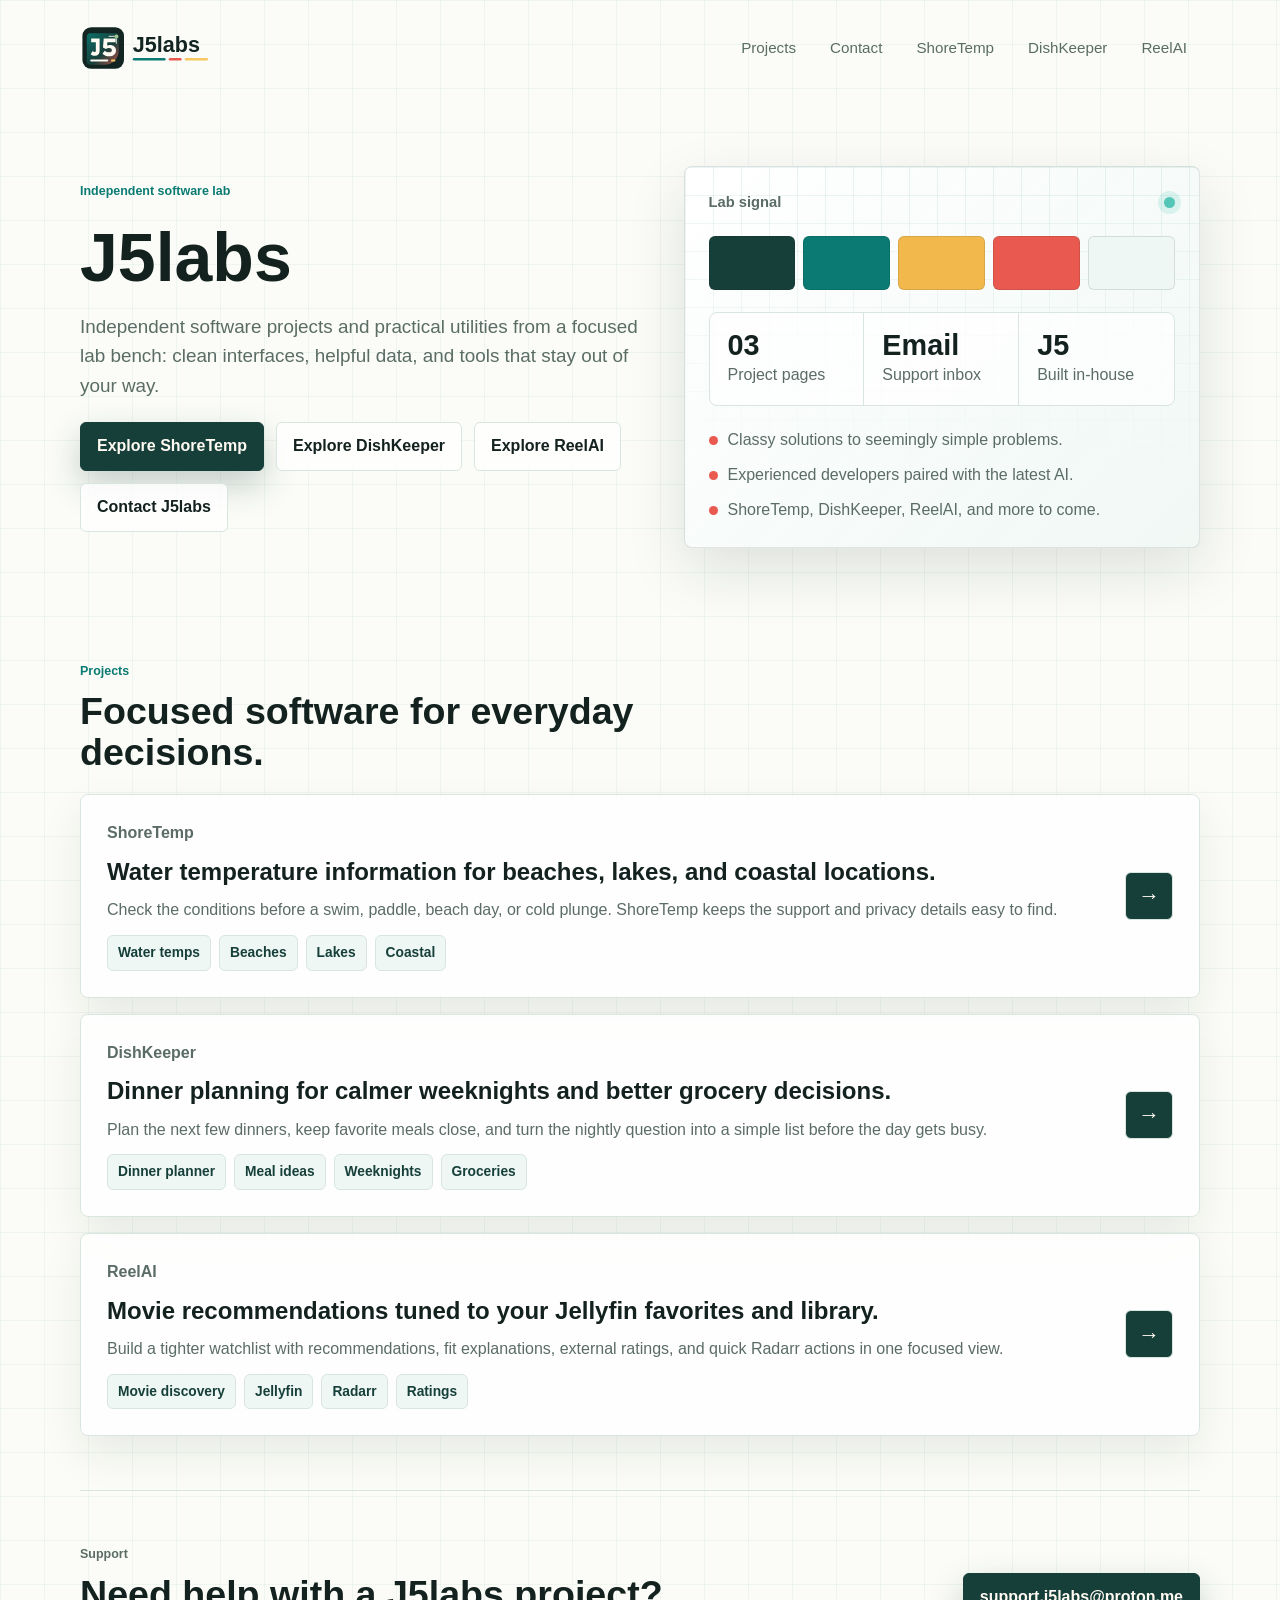
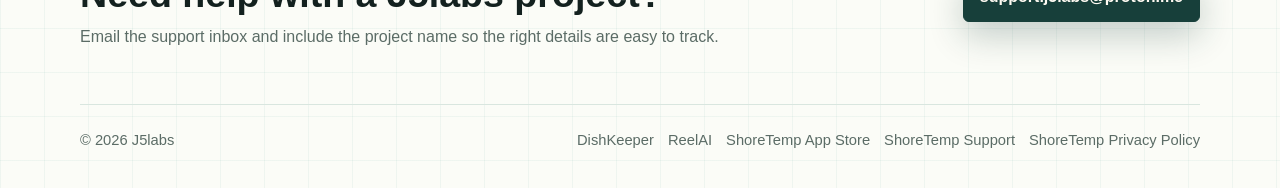
==== commit 5359ba10: "Removed App Store from ShoreTemp keywords" ====
--- a/index.html
+++ b/index.html
@@ -88,7 +88,6 @@
               <span>Beaches</span>
               <span>Lakes</span>
               <span>Coastal</span>
-              <span>App Store</span>
             </div>
           </div>
           <a class="arrow-link" href="shoretemp/index.html" aria-label="Open ShoreTemp">&rarr;</a>
--- a/styles.css
+++ b/styles.css
@@ -536,6 +536,7 @@
   display: grid;
   grid-template-columns: repeat(2, minmax(0, 360px));
   justify-content: center;
+  align-items: start;
   gap: 22px;
   margin-top: 34px;
 }
@@ -551,6 +552,7 @@
   margin: 0 auto;
   border: 1px solid rgba(19, 33, 31, 0.18);
   background: #13211f;
+  line-height: 0;
   box-shadow: 0 20px 46px rgba(19, 33, 31, 0.16);
 }
 
@@ -567,6 +569,7 @@
 }
 
 .screenshot-frame img {
+  display: block;
   width: 100%;
   height: auto;
   border-radius: 24px;
@@ -735,6 +738,11 @@
   height: 100%;
   object-fit: cover;
   object-position: top center;
+}
+
+.desktop-shot .ratings-preview-frame img {
+  background: #eaf2fb;
+  object-fit: contain;
 }
 
 .reel-preview-frame {
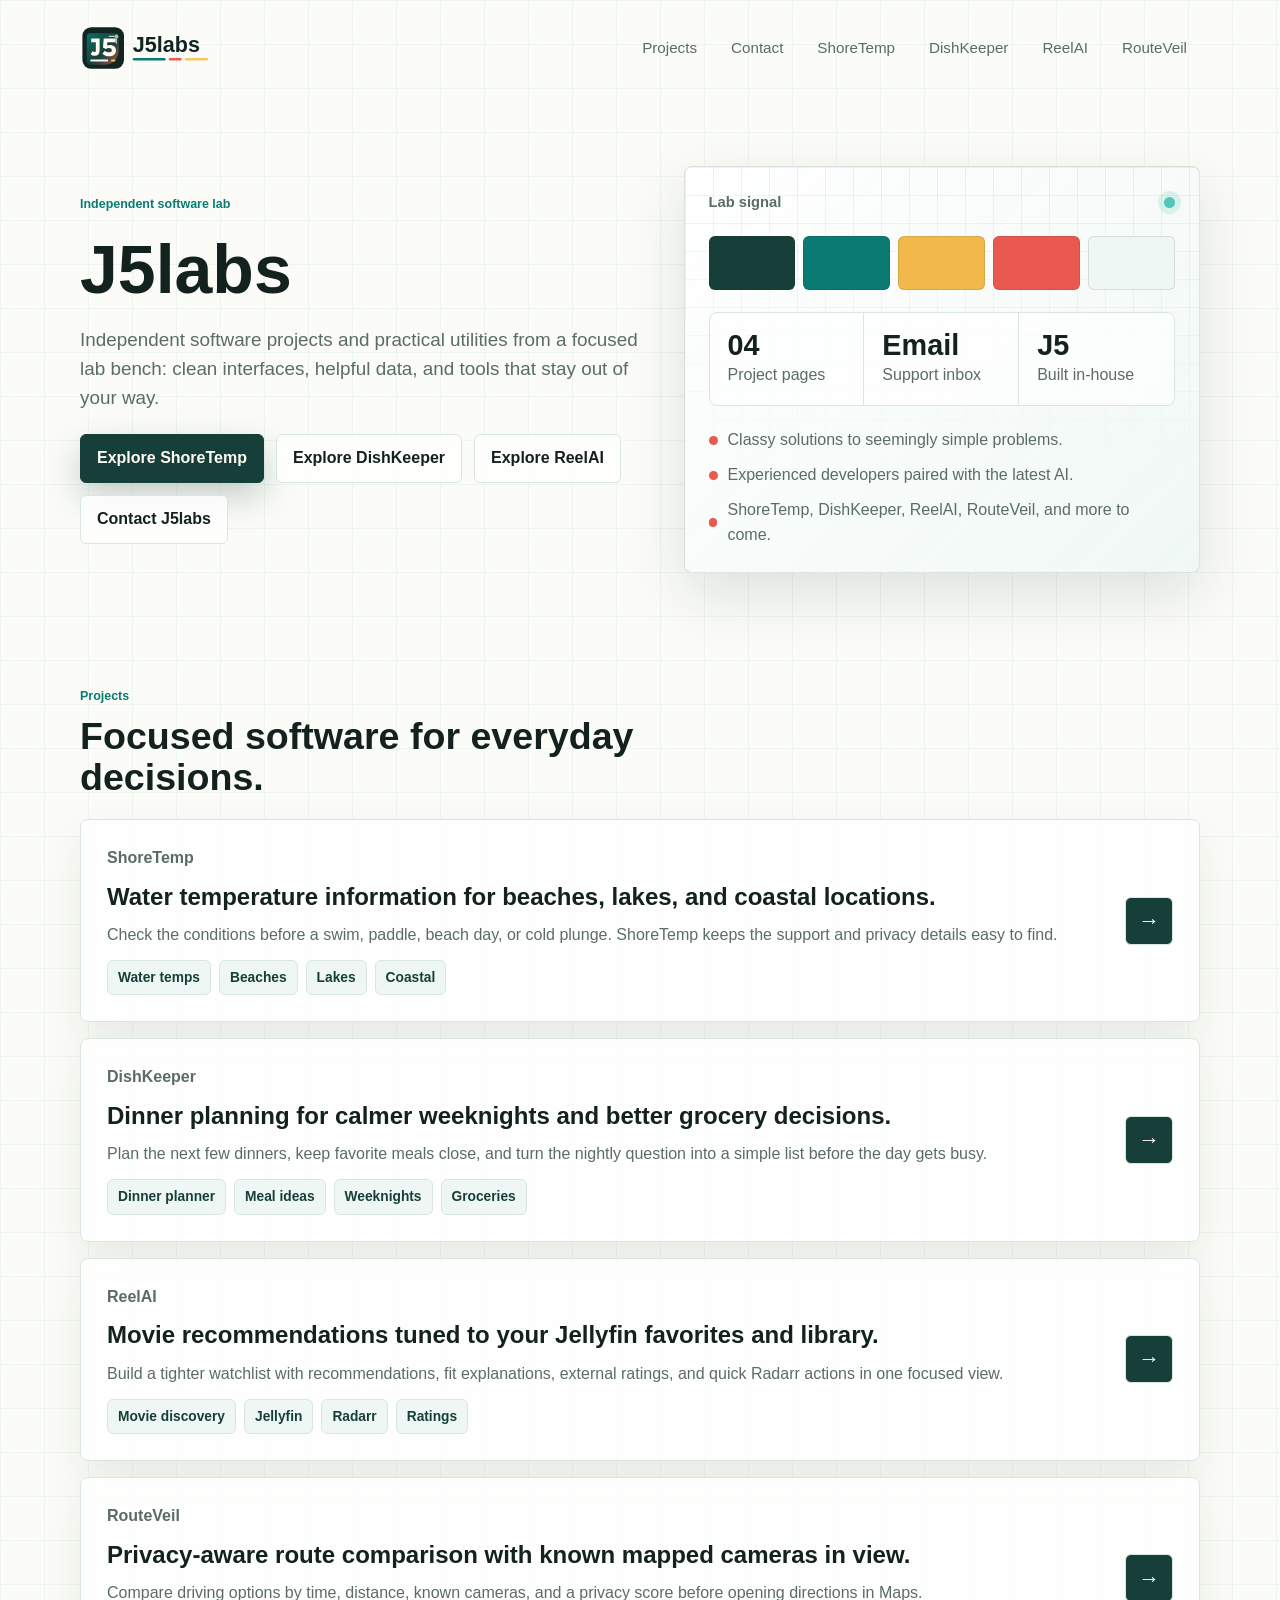
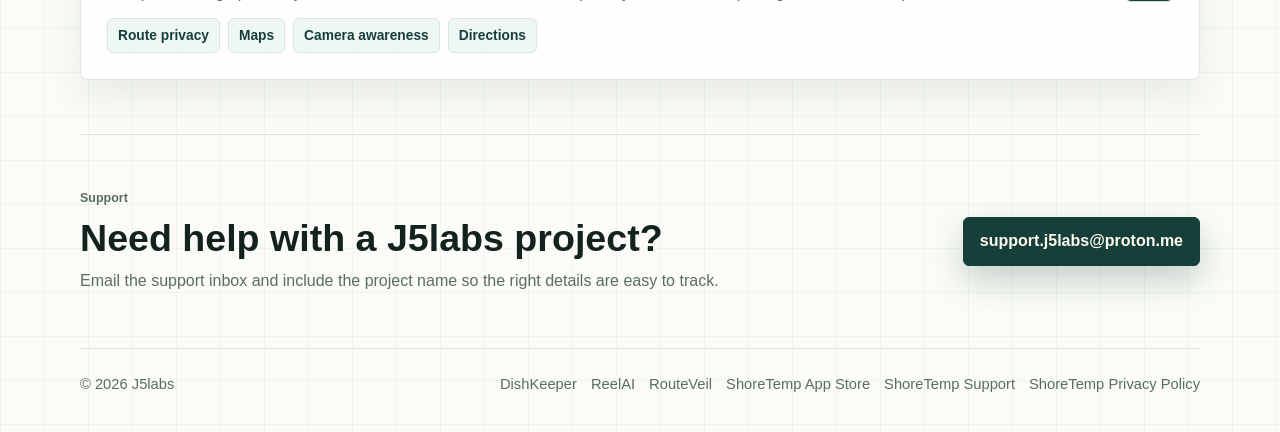
==== commit 2d86568e: "Added RouteVeil" ====
--- a/index.html
+++ b/index.html
@@ -6,7 +6,7 @@
   <title>J5labs | Independent Software Projects</title>
   <meta name="description" content="J5labs is an independent software lab building focused projects and practical utilities.">
   <link rel="icon" href="assets/j5labs-mark.svg" type="image/svg+xml">
-  <link rel="stylesheet" href="styles.css?v=20260616-realai">
+  <link rel="stylesheet" href="styles.css?v=20260627-routeveil">
 </head>
 <body>
   <header class="site-header">
@@ -19,6 +19,7 @@
       <a href="shoretemp/index.html">ShoreTemp</a>
       <a href="dishkeeper/index.html">DishKeeper</a>
       <a href="reelai/index.html">ReelAI</a>
+      <a href="routeveil/index.html">RouteVeil</a>
     </nav>
   </header>
 
@@ -51,7 +52,7 @@
           </div>
           <div class="signal-grid">
             <div>
-              <strong>03</strong>
+              <strong>04</strong>
               <span>Project pages</span>
             </div>
             <div>
@@ -66,7 +67,7 @@
           <ul class="signal-list">
             <li>Classy solutions to seemingly simple problems.</li>
             <li>Experienced developers paired with the latest AI.</li>
-            <li>ShoreTemp, DishKeeper, ReelAI, and more to come.</li>
+            <li>ShoreTemp, DishKeeper, ReelAI, RouteVeil, and more to come.</li>
           </ul>
         </div>
       </aside>
@@ -122,6 +123,21 @@
           </div>
           <a class="arrow-link" href="reelai/index.html" aria-label="Open ReelAI">&rarr;</a>
         </article>
+
+        <article class="project-card">
+          <div>
+            <p class="kicker">RouteVeil</p>
+            <h3>Privacy-aware route comparison with known mapped cameras in view.</h3>
+            <p>Compare driving options by time, distance, known cameras, and a privacy score before opening directions in Maps.</p>
+            <div class="tag-row" aria-label="RouteVeil categories">
+              <span>Route privacy</span>
+              <span>Maps</span>
+              <span>Camera awareness</span>
+              <span>Directions</span>
+            </div>
+          </div>
+          <a class="arrow-link" href="routeveil/index.html" aria-label="Open RouteVeil">&rarr;</a>
+        </article>
       </div>
     </section>
 
@@ -142,6 +158,7 @@
     <span class="footer-links">
       <a href="dishkeeper/index.html">DishKeeper</a>
       <a href="reelai/index.html">ReelAI</a>
+      <a href="routeveil/index.html">RouteVeil</a>
       <a href="https://apps.apple.com/us/app/shoretemp/id6775340877" target="_blank" rel="noopener">ShoreTemp App Store</a>
       <a href="shoretemp/support.html">ShoreTemp Support</a>
       <a href="shoretemp/privacy.html">ShoreTemp Privacy Policy</a>
--- a/styles.css
+++ b/styles.css
@@ -694,6 +694,25 @@
   width: min(100%, 252px);
 }
 
+.route-hero {
+  grid-template-columns: minmax(0, 1fr) minmax(250px, 0.72fr);
+  gap: 36px;
+  align-items: start;
+  padding-top: 50px;
+  padding-bottom: 44px;
+}
+
+.route-hero-shot {
+  display: flex;
+  align-self: center;
+  justify-content: center;
+  min-width: 0;
+}
+
+.route-hero-shot .phone-frame {
+  width: min(100%, 262px);
+}
+
 .reel-hero {
   grid-template-columns: minmax(320px, 0.82fr) minmax(0, 1.18fr);
 }
@@ -777,6 +796,7 @@
 
   .contact-band,
   .meal-hero,
+  .route-hero,
   .project-card,
   .screenshot-grid,
   .desktop-shot-grid,
